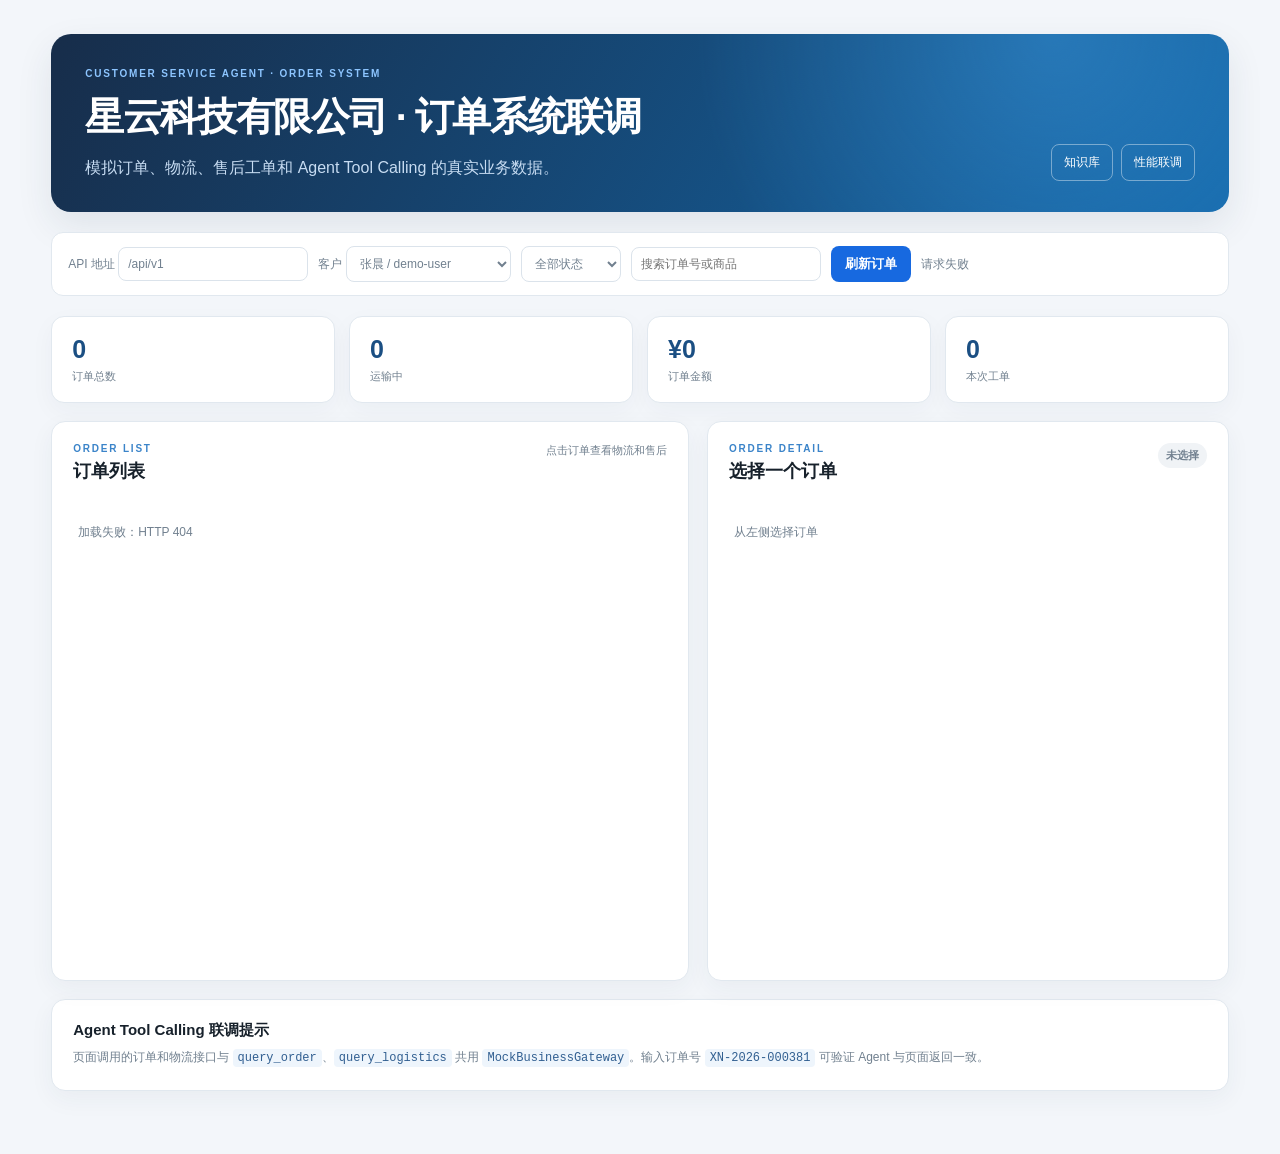
==== frontend/orders.html @ a93512c4 "bug的修复以及功能的完善" ====
<!doctype html>
<html lang="zh-CN">
<head>
  <meta charset="UTF-8"><meta name="viewport" content="width=device-width,initial-scale=1">
  <title>星云科技 · 订单系统联调</title>
  <link rel="icon" href="./favicon.svg" type="image/svg+xml">
  <link rel="stylesheet" href="./orders.css">
</head>
<body>
  <main class="shell">
    <header class="hero">
      <div><p class="eyebrow">CUSTOMER SERVICE AGENT · ORDER SYSTEM</p><h1>星云科技有限公司 · 订单系统联调</h1><p>模拟订单、物流、售后工单和 Agent Tool Calling 的真实业务数据。</p></div>
      <nav><a href="./index.html">知识库</a><a href="./performance.html">性能联调</a></nav>
    </header>
    <section class="toolbar">
      <label>API 地址 <input id="apiBase" value="/api/v1"></label>
      <label>客户 <select id="userId"><option value="demo-user">张晨 / demo-user</option><option value="finance-user">星河制造 / finance-user</option></select></label>
      <select id="status"><option value="">全部状态</option><option value="pending_payment">待付款</option><option value="shipping">运输中</option><option value="delivered">已送达</option><option value="completed">已完成</option><option value="refunding">退款处理中</option></select>
      <input id="query" placeholder="搜索订单号或商品">
      <button id="refreshBtn">刷新订单</button><span id="statusText">未加载</span>
    </section>
    <section class="stats"><div><strong id="totalCount">0</strong><span>订单总数</span></div><div><strong id="shippingCount">0</strong><span>运输中</span></div><div><strong id="amountTotal">¥0</strong><span>订单金额</span></div><div><strong id="ticketCount">0</strong><span>本次工单</span></div></section>
    <div class="layout">
      <section class="card"><div class="section-head"><div><p class="eyebrow dark">ORDER LIST</p><h2>订单列表</h2></div><small>点击订单查看物流和售后</small></div><div id="orderList" class="order-list"><div class="empty">正在加载模拟订单…</div></div></section>
      <aside class="card detail"><div class="section-head"><div><p class="eyebrow dark">ORDER DETAIL</p><h2 id="detailTitle">选择一个订单</h2></div><span id="detailStatus" class="badge muted">未选择</span></div><div id="detailBody" class="empty">从左侧选择订单</div><div id="logistics" class="logistics"></div><div id="ticketPanel" class="ticket-panel" hidden><h3>创建售后工单</h3><textarea id="ticketReason" maxlength="500" placeholder="请输入退款、换货或售后原因"></textarea><div class="ticket-actions"><button id="ticketPreviewBtn" class="secondary">提交审批预览</button><button id="ticketApproveBtn">批准并创建</button></div><pre id="ticketOutput"></pre></div></aside>
    </div>
    <section class="card tool-hint"><h2>Agent Tool Calling 联调提示</h2><p>页面调用的订单和物流接口与 <code>query_order</code>、<code>query_logistics</code> 共用 <code>MockBusinessGateway</code>。输入订单号 <code>XN-2026-000381</code> 可验证 Agent 与页面返回一致。</p></section>
  </main>
  <script src="./orders.js" defer></script>
</body>
</html>
---- frontend/orders.css ----
:root{font-family:"Segoe UI","Microsoft YaHei",sans-serif;color:#17212b;background:#f3f6fa;--blue:#1769e0;--muted:#71808f;--line:#e1e8ef;--green:#0c8a70}*{box-sizing:border-box}body{margin:0}.shell{width:min(1280px,92vw);margin:34px auto 64px}.hero{display:flex;align-items:flex-end;justify-content:space-between;gap:30px;padding:31px 34px;color:#fff;border-radius:20px;background:radial-gradient(circle at 85% 0,#4db3ff55,transparent 35%),linear-gradient(120deg,#172d4a,#1467a8);box-shadow:0 14px 36px #1f354e18}.hero h1{margin:8px 0 10px;font-size:clamp(25px,4vw,39px);letter-spacing:-.035em}.hero p{margin:0;color:#c7dcf2;line-height:1.7}.eyebrow{margin:0;color:#8dc5ff!important;font-size:10px;letter-spacing:.18em;font-weight:800}.eyebrow.dark{color:#3b84c9!important}.hero nav{display:flex;gap:8px;white-space:nowrap}.hero nav a{padding:9px 12px;color:#fff;text-decoration:none;border:1px solid #ffffff66;border-radius:8px;font-size:12px}.toolbar{display:flex;align-items:center;gap:10px;flex-wrap:wrap;margin:20px 0;padding:13px 16px;background:#fff;border:1px solid var(--line);border-radius:12px}.toolbar label,.toolbar select,.toolbar input{font-size:12px;color:var(--muted)}.toolbar input,.toolbar select{padding:9px;border:1px solid #dbe3eb;border-radius:8px;background:#fff}.toolbar input{width:190px}.toolbar button,.ticket-actions button{border:0;border-radius:8px;padding:9px 14px;color:#fff;background:var(--blue);font-weight:700;cursor:pointer}.toolbar span{font-size:12px;color:var(--muted)}.stats{display:grid;grid-template-columns:repeat(4,1fr);gap:14px;margin-bottom:18px}.stats div{padding:18px 20px;background:#fff;border:1px solid var(--line);border-radius:13px;box-shadow:0 8px 24px #1f354e0a}.stats strong{display:block;font-size:25px;color:#1b4f83}.stats span{display:block;margin-top:5px;color:var(--muted);font-size:11px}.layout{display:grid;grid-template-columns:minmax(0,1.1fr) minmax(360px,.9fr);gap:18px}.card{padding:21px;background:#fff;border:1px solid var(--line);border-radius:14px;box-shadow:0 8px 24px #1f354e0d}.section-head{display:flex;justify-content:space-between;align-items:flex-start;gap:15px;margin-bottom:13px}.section-head h2{margin:5px 0 0;font-size:18px}.section-head small{color:var(--muted);font-size:11px}.order-list{display:flex;flex-direction:column;gap:8px;max-height:610px;overflow:auto}.order-row{display:grid;grid-template-columns:1fr auto;gap:8px;padding:14px;border:1px solid #e5ebf1;border-radius:11px;background:#fbfcfe;cursor:pointer;transition:.16s}.order-row:hover,.order-row.active{border-color:#9fc6f3;background:#eef6ff}.order-main strong{display:block;font-size:13px}.order-main span{display:block;margin-top:6px;color:var(--muted);font-size:11px}.order-price{text-align:right;color:#1b4f83;font-size:14px;font-weight:800}.badge{display:inline-block;padding:5px 8px;border-radius:20px;background:#e4f7f1;color:var(--green);font-size:11px;font-weight:700}.badge.muted{background:#f0f3f6;color:var(--muted)}.detail{min-height:560px}.detail-grid{display:grid;grid-template-columns:1fr 1fr;gap:12px;margin:15px 0}.detail-item{padding:10px;border-radius:9px;background:#f7f9fb}.detail-item label{display:block;color:var(--muted);font-size:10px}.detail-item strong{display:block;margin-top:4px;font-size:12px}.logistics{margin-top:20px}.logistics h3,.ticket-panel h3{margin:0 0 10px;font-size:14px}.timeline{border-left:2px solid #bdd8f4;margin-left:6px;padding-left:15px}.event{position:relative;margin-bottom:13px}.event:before{content:"";position:absolute;left:-21px;top:3px;width:8px;height:8px;border:2px solid #2b80df;border-radius:50%;background:#fff}.event time{display:block;color:#3b84c9;font-size:10px}.event p{margin:3px 0 0;font-size:12px}.event small{color:var(--muted)}.ticket-panel{margin-top:22px;padding-top:17px;border-top:1px solid var(--line)}.ticket-panel textarea{width:100%;min-height:70px;resize:vertical;padding:10px;border:1px solid #dbe3eb;border-radius:8px;font:12px/1.6 inherit}.ticket-actions{display:flex;gap:8px;margin-top:9px}.ticket-actions .secondary{color:#35638e;background:#edf5ff}.ticket-panel pre{max-height:140px;overflow:auto;padding:10px;border-radius:8px;background:#101d2c;color:#b9e5d7;font:11px/1.6 Consolas,monospace;white-space:pre-wrap}.empty{padding:28px 5px;color:var(--muted);font-size:12px}.tool-hint{margin-top:18px}.tool-hint h2{margin:0 0 7px;font-size:15px}.tool-hint p{margin:0;color:var(--muted);font-size:12px;line-height:1.7}.tool-hint code{padding:2px 5px;border-radius:4px;color:#315f91;background:#eef5fc}@media(max-width:850px){.shell{width:94vw;margin-top:18px}.hero{display:block}.hero nav{margin-top:18px}.stats{grid-template-columns:repeat(2,1fr)}.layout{grid-template-columns:1fr}.detail{min-height:0}}@media(max-width:520px){.toolbar>*{width:100%}.toolbar label{display:flex;flex-direction:column;gap:5px}.toolbar input,.toolbar select{width:100%}.stats{gap:8px}.stats div{padding:14px}.stats strong{font-size:21px}}
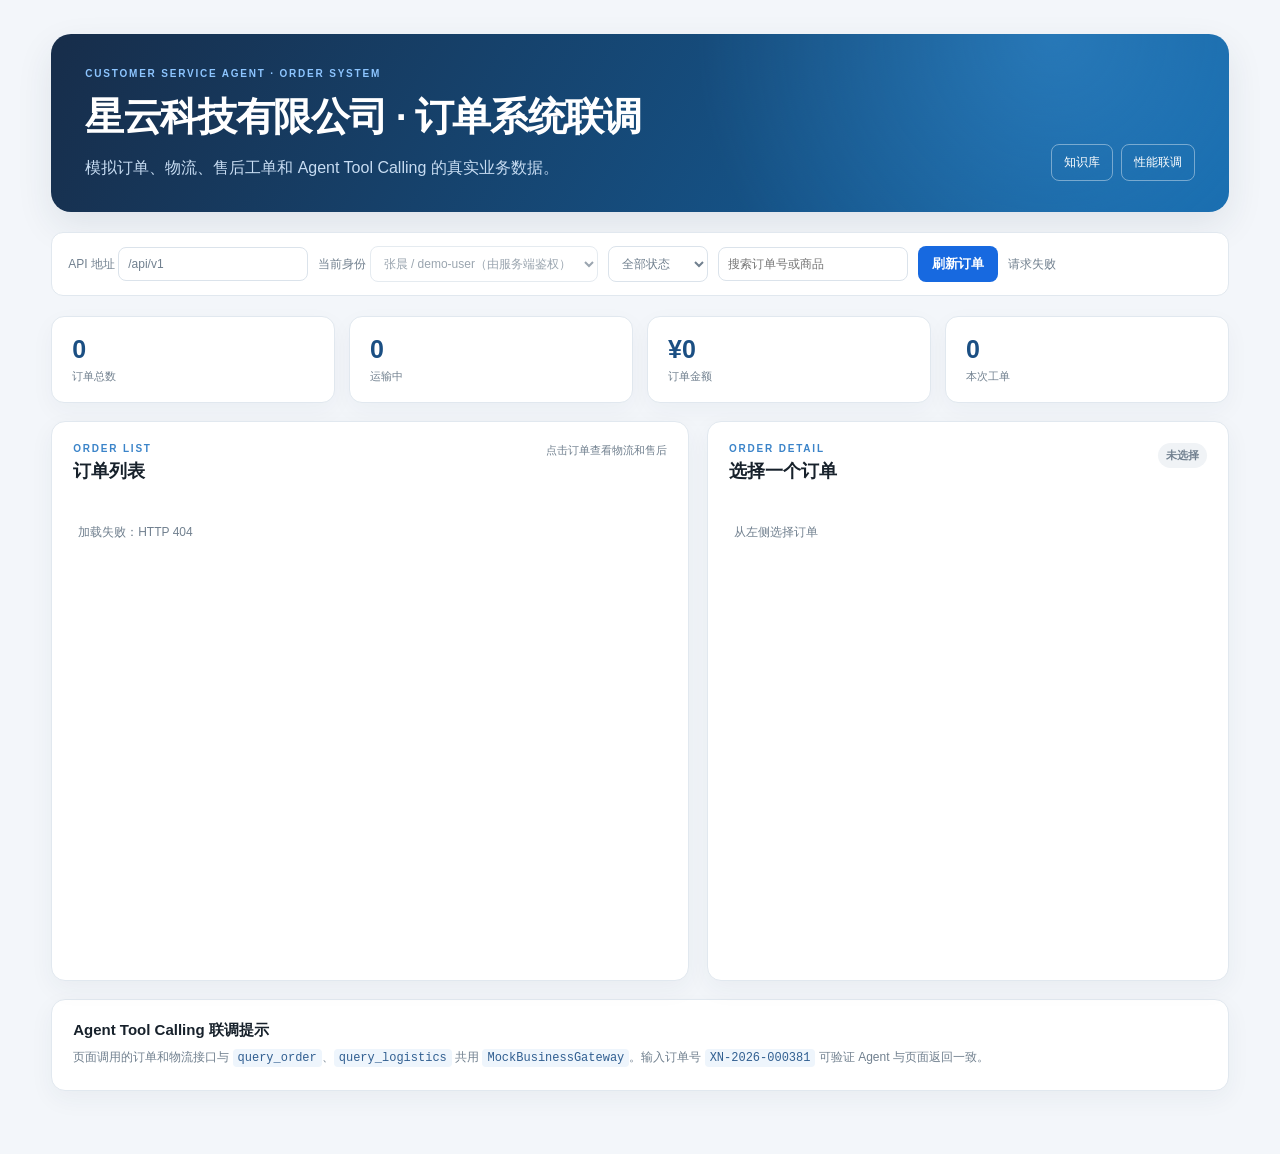
==== commit 51098875: "完成C3功能的完善" ====
--- a/frontend/orders.html
+++ b/frontend/orders.html
@@ -14,7 +14,7 @@
     </header>
     <section class="toolbar">
       <label>API 地址 <input id="apiBase" value="/api/v1"></label>
-      <label>客户 <select id="userId"><option value="demo-user">张晨 / demo-user</option><option value="finance-user">星河制造 / finance-user</option></select></label>
+      <label>当前身份 <select id="userId" disabled><option value="demo-user">张晨 / demo-user（由服务端鉴权）</option></select></label>
       <select id="status"><option value="">全部状态</option><option value="pending_payment">待付款</option><option value="shipping">运输中</option><option value="delivered">已送达</option><option value="completed">已完成</option><option value="refunding">退款处理中</option></select>
       <input id="query" placeholder="搜索订单号或商品">
       <button id="refreshBtn">刷新订单</button><span id="statusText">未加载</span>
